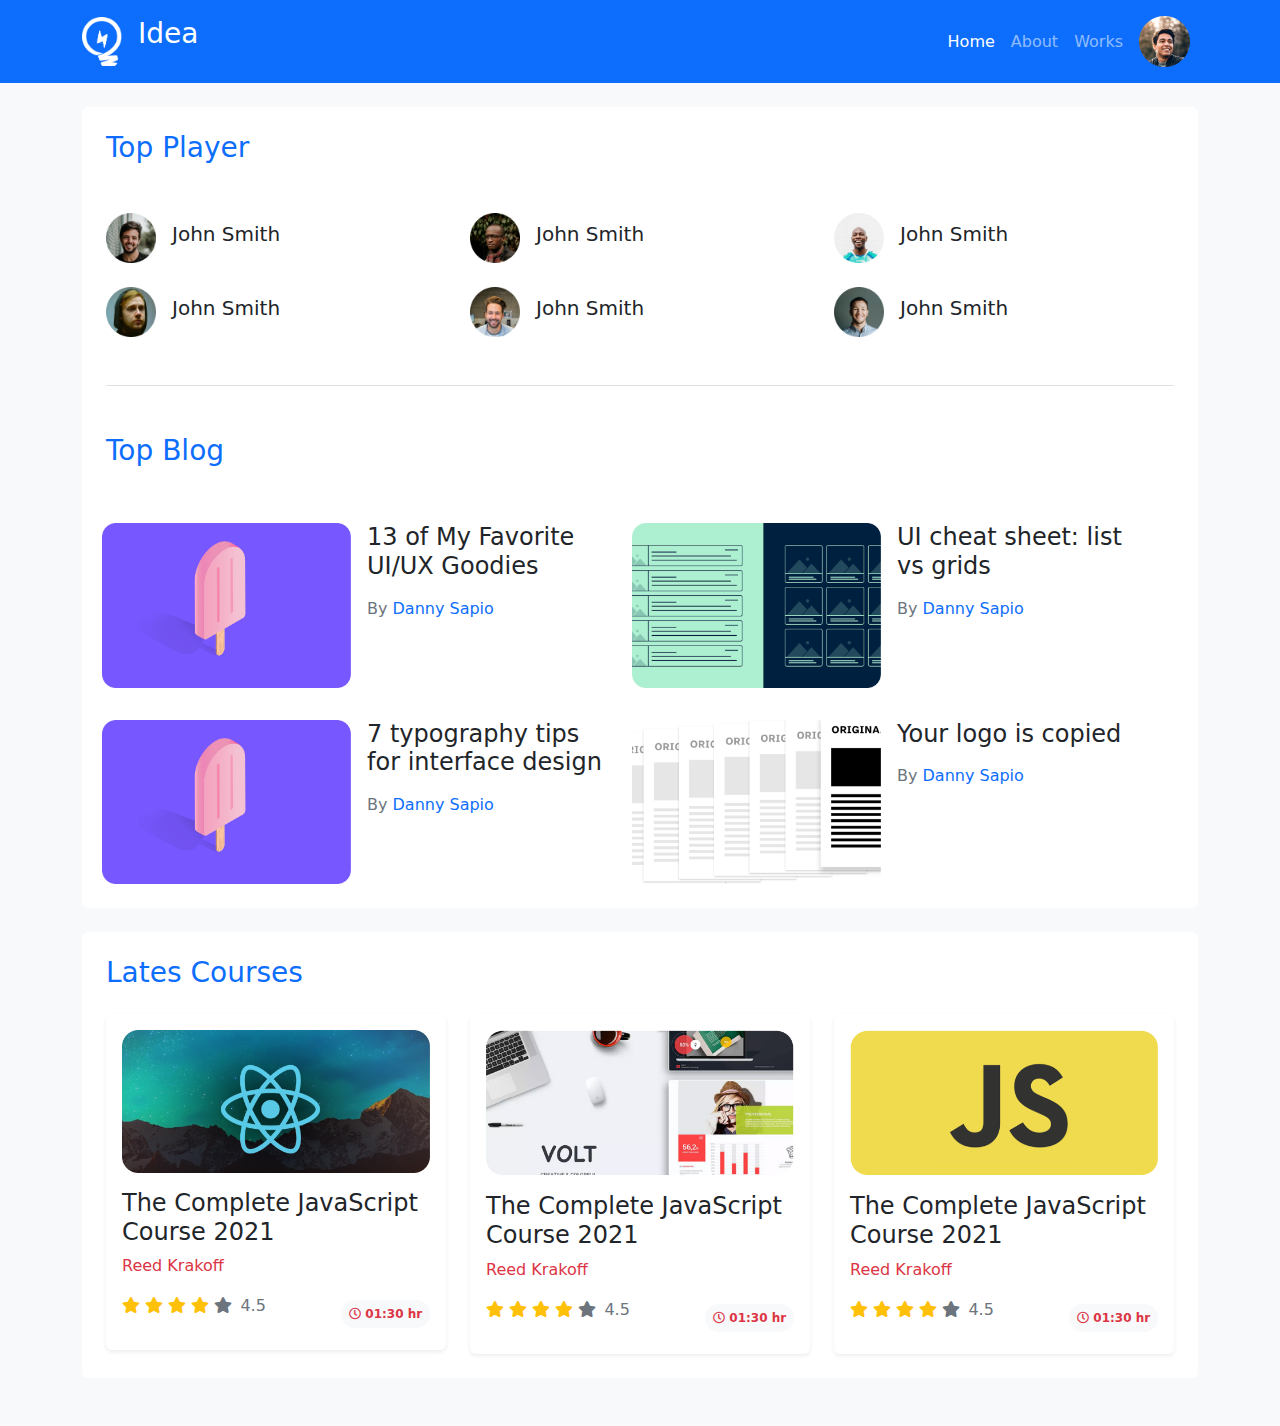
==== Apply DOM Challange in Leaderborad Site/index.html @ e8ec09a1 "practice modules basic setup done" ====
<!DOCTYPE html>
<html lang="en">

<head>
    <meta charset="UTF-8">
    <meta name="viewport" content="width=device-width, initial-scale=1.0">
    <title>Leader Board</title>
    <link rel="stylesheet" href="https://cdnjs.cloudflare.com/ajax/libs/font-awesome/5.15.1/css/all.min.css">
    <link href="https://cdn.jsdelivr.net/npm/bootstrap@5.0.0-beta1/dist/css/bootstrap.min.css" rel="stylesheet">
    <link rel="stylesheet" href="style.css">

</head>

<body class="bg-light">
    <!-- Navbar -->
    <nav class="navbar navbar-expand-lg navbar-dark bg-primary">
        <div class="container">
            <a class="navbar-brand d-flex" href="#">
                <img src="images/logo.png" width="40" alt="Idea">
                <h3 class="ms-3">Idea</h3>
            </a>
            <button class="navbar-toggler" type="button" data-bs-toggle="collapse"
                data-bs-target="#navbarSupportedContent" aria-controls="navbarSupportedContent" aria-expanded="false"
                aria-label="Toggle navigation">
                <span class="navbar-toggler-icon"></span>
            </button>
            <div class="collapse navbar-collapse" id="navbarSupportedContent">
                <ul class="navbar-nav ms-auto align-items-center mb-2 mb-lg-0">
                    <li class="nav-item">
                        <a class="nav-link active" aria-current="page" href="#">Home</a>
                    </li>
                    <li class="nav-item">
                        <a class="nav-link" href="#">About</a>
                    </li>
                    <li class="nav-item">
                        <a class="nav-link" href="#">Works</a>
                    </li>
                    <li class="nav-item">
                        <a class="nav-link" href="#">
                            <img src="images/profile.png" alt="">
                        </a>
                    </li>
                </ul>
            </div>
        </div>
    </nav>
    <!-- ./Navbar -->

    <main class="container">
        <!-- Top section -->
        <section class="bg-white p-4 rounded my-4">
            <!-- Leader Board section -->
            <div class="pb-5 mb-5 border-bottom">
                <h3 class="text-primary mb-5">Top Player</h3>
                <div class="row gy-4">
                    <div class="col-md-4 col-sm-6 d-flex align-items-center">
                        <img width="50" src="images/player-1.png" alt="John Smith">
                        <h5 class="ms-3">John Smith</h5>
                    </div>

                    <div class="col-md-4 col-sm-6 d-flex align-items-center">
                        <img width="50" src="images/player-2.png" alt="John Smith">
                        <h5 class="ms-3">John Smith</h5>
                    </div>

                    <div class="col-md-4 col-sm-6 d-flex align-items-center">
                        <img width="50" src="images/player-3.png" alt="John Smith">
                        <h5 class="ms-3">John Smith</h5>
                    </div>

                    <div class="col-md-4 col-sm-6 d-flex align-items-center">
                        <img width="50" src="images/player-4.png" alt="John Smith">
                        <h5 class="ms-3">John Smith</h5>
                    </div>

                    <div class="col-md-4 col-sm-6 d-flex align-items-center">
                        <img width="50" src="images/player-5.png" alt="John Smith">
                        <h5 class="ms-3">John Smith</h5>
                    </div>

                    <div class="col-md-4 col-sm-6 d-flex align-items-center">
                        <img width="50" src="images/player-6.png" alt="John Smith">
                        <h5 class="ms-3">John Smith</h5>
                    </div>

                </div>
            </div>
            <!-- ./Leader Board section -->

            <!-- blog section -->
            <div>
                <h3 class="text-primary mb-4">Top Blog</h3>
                <div class="row">
                    <article class="col-lg-6 row gy-3 gx-0 gx-sm-3">
                        <div class="col-sm-6">
                            <img class="img-fluid" src="images/blog-1.png" alt="">
                        </div>
                        <div class="col-sm-6">
                            <h4>13 of My Favorite UI/UX Goodies</h4>
                            <p class="text-secondary mt-3">By <a class="text-decoration-none" href="#">Danny Sapio</a>
                            </p>
                        </div>
                    </article>

                    <article class="col-lg-6 row gy-3 gx-0 gx-sm-3">
                        <div class="col-sm-6">
                            <img class="img-fluid" src="images/blog-2.png" alt="">
                        </div>
                        <div class="col-sm-6">
                            <h4>UI cheat sheet: list vs grids</h4>
                            <p class="text-secondary mt-3">By <a class="text-decoration-none" href="#">Danny Sapio</a>
                            </p>
                        </div>
                    </article>

                    <article class="col-lg-6 row gy-3 gx-0 gx-sm-3">
                        <div class="col-sm-6">
                            <img class="img-fluid" src="images/blog-1.png" alt="">
                        </div>
                        <div class="col-sm-6">
                            <h4>7 typography tips for interface design</h4>
                            <p class="text-secondary mt-3">By <a class="text-decoration-none" href="#">Danny Sapio</a>
                            </p>
                        </div>
                    </article>

                    <article class="col-lg-6 row gy-3 gx-0 gx-sm-3">
                        <div class="col-sm-6">
                            <img class="img-fluid" src="images/blog-3.png" alt="">
                        </div>
                        <div class="col-sm-6">
                            <h4>Your logo is copied</h4>
                            <p class="text-secondary mt-3">By <a class="text-decoration-none" href="#">Danny Sapio</a>
                            </p>
                        </div>
                    </article>
                </div>
            </div>
            <!-- ./blog section -->
        </section>
        <!-- ./Top section -->

        <!-- Course Section -->
        <section class="bg-white rounded p-4 mb-5">
            <h3 class="text-primary mb-4">Lates Courses</h3>
            <div class="row g-4">
                <!-- single course -->
                <div class="col-md-6 col-lg-4">
                    <div class="shadow-sm rounded p-3">
                        <img class="img-fluid" src="images/course-1.png" alt="">
                        <div class="my-3">
                            <h4>The Complete JavaScript Course 2021</h4>
                            <a href="#" class="text-danger text-decoration-none">Reed Krakoff</a>
                        </div>
                        <div class="d-flex justify-content-between align-items-center">
                            <div class="d-flex">
                                <div>
                                    <i class="fas fa-star text-warning"></i>
                                    <i class="fas fa-star text-warning"></i>
                                    <i class="fas fa-star text-warning"></i>
                                    <i class="fas fa-star text-warning"></i>
                                    <i class="fas fa-star text-secondary"></i>
                                </div>
                                <p class="ms-2 text-secondary">4.5</p>
                            </div>
                            <div class="badge rounded-pill bg-light text-danger py-2">
                                <i class="far fa-clock"></i>
                                <span>01:30 hr</span>
                            </div>
                        </div>
                    </div>
                </div>
                <!-- ./single course -->

                <!-- single course -->
                <div class="col-md-6 col-lg-4">
                    <div class="shadow-sm rounded p-3">
                        <img class="img-fluid" src="images/course-2.png" alt="">
                        <div class="my-3">
                            <h4>The Complete JavaScript Course 2021</h4>
                            <a href="#" class="text-danger text-decoration-none">Reed Krakoff</a>
                        </div>
                        <div class="d-flex justify-content-between align-items-center">
                            <div class="d-flex">
                                <div>
                                    <i class="fas fa-star text-warning"></i>
                                    <i class="fas fa-star text-warning"></i>
                                    <i class="fas fa-star text-warning"></i>
                                    <i class="fas fa-star text-warning"></i>
                                    <i class="fas fa-star text-secondary"></i>
                                </div>
                                <p class="ms-2 text-secondary">4.5</p>
                            </div>
                            <div class="badge rounded-pill bg-light text-danger py-2">
                                <i class="far fa-clock"></i>
                                <span>01:30 hr</span>
                            </div>
                        </div>
                    </div>
                </div>
                <!-- ./single course -->

                <!-- single course -->
                <div class="col-md-6 col-lg-4">
                    <div class="shadow-sm rounded p-3">
                        <img class="img-fluid" src="images/course-3.png" alt="">
                        <div class="my-3">
                            <h4>The Complete JavaScript Course 2021</h4>
                            <a href="#" class="text-danger text-decoration-none">Reed Krakoff</a>
                        </div>
                        <div class="d-flex justify-content-between align-items-center">
                            <div class="d-flex">
                                <div>
                                    <i class="fas fa-star text-warning"></i>
                                    <i class="fas fa-star text-warning"></i>
                                    <i class="fas fa-star text-warning"></i>
                                    <i class="fas fa-star text-warning"></i>
                                    <i class="fas fa-star text-secondary"></i>
                                </div>
                                <p class="ms-2 text-secondary">4.5</p>
                            </div>
                            <div class="badge rounded-pill bg-light text-danger py-2">
                                <i class="far fa-clock"></i>
                                <span>01:30 hr</span>
                            </div>
                        </div>
                    </div>
                </div>
                <!-- ./single course -->

            </div>
        </section>
        <!-- ./Course Section -->

    </main>
    <!-- Scripts -->
    <script src="https://cdn.jsdelivr.net/npm/bootstrap@5.0.0-beta1/dist/js/bootstrap.bundle.min.js"></script>
    <script src="app.js"></script>
    <!-- <script src="test.js"></script> -->
</body>

</html>
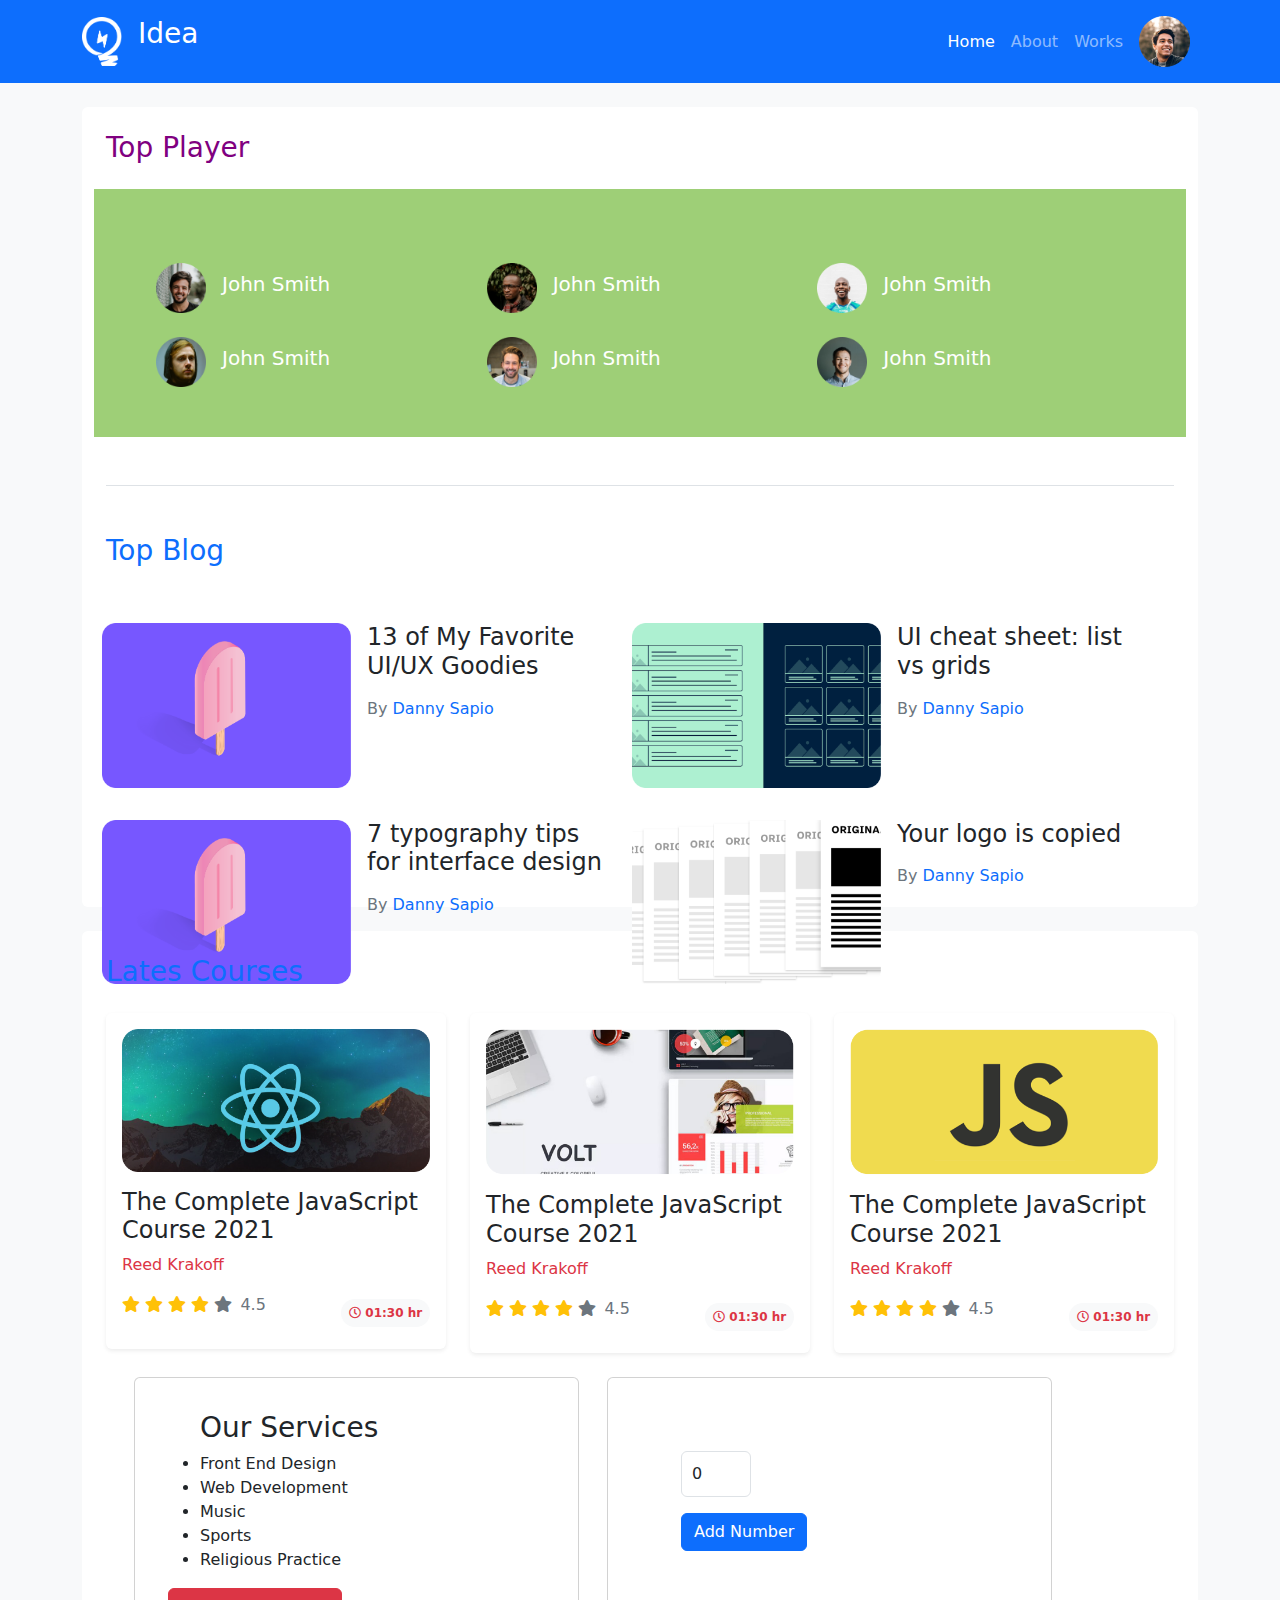
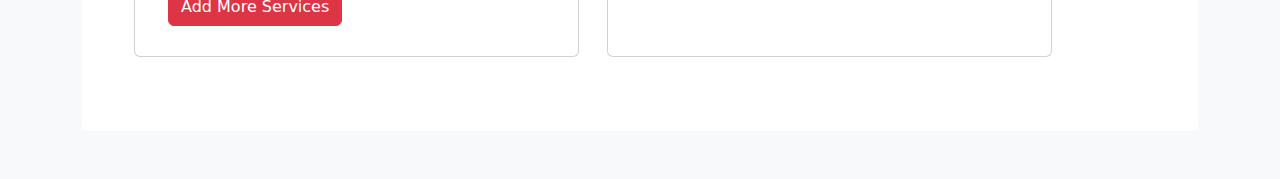
==== commit 0f10d526: "UI Done" ====
--- a/Apply DOM Challange in Leaderborad Site/index.html
+++ b/Apply DOM Challange in Leaderborad Site/index.html
@@ -51,8 +51,8 @@
         <section class="bg-white p-4 rounded my-4">
             <!-- Leader Board section -->
             <div class="pb-5 mb-5 border-bottom">
-                <h3 class="text-primary mb-5">Top Player</h3>
-                <div class="row gy-4">
+                <h3 id="top-player" class="mb-5">Top Player</h3>
+                <div id="players-name" class="row gy-4">
                     <div class="col-md-4 col-sm-6 d-flex align-items-center">
                         <img width="50" src="images/player-1.png" alt="John Smith">
                         <h5 class="ms-3">John Smith</h5>
@@ -229,7 +229,29 @@
                 <!-- ./single course -->
 
             </div>
+            <div id="latest-items" class="text-capitalize mt-4 card col-md-5">
+              <div class="card-body p-2">
+                    <ul>
+                        <h3>Our Services</h3>
+                        <li>Front End Design </li>
+                        <li>Web Development </li>
+                        <li>Music</li>
+                        <li>Sports</li>
+                        <li>religious Practice</li>
+                    </ul>
+                    <button class="ml-5 btn btn-danger">Add More Services</button>
+              </div>
+            </div>
+
+            <div id="input-items" class="mt-4 card col-md-5">
+                <div class="p-5">
+                    <input type="number" class="form-control" value="0">
+                    <button id="add-number" class=" mt-3 btn btn-primary">Add Number</button>
+                </div>
+            </div>
+         
         </section>
+
         <!-- ./Course Section -->
 
     </main>
--- a/Apply DOM Challange in Leaderborad Site/style.css
+++ b/Apply DOM Challange in Leaderborad Site/style.css
@@ -0,0 +1,20 @@
+#latest-items{
+    float: left;
+    margin: 28px;
+    height: 280px;
+    margin-top: 40px;
+    padding: 25px;
+}
+#input-items{
+    height: 280px;
+    margin-top: 40px;
+    padding: 25px;
+}
+
+input[type=number]{
+    width: 70px;
+    padding: 10px;
+}
+.bg-white{
+    height: 800px;
+}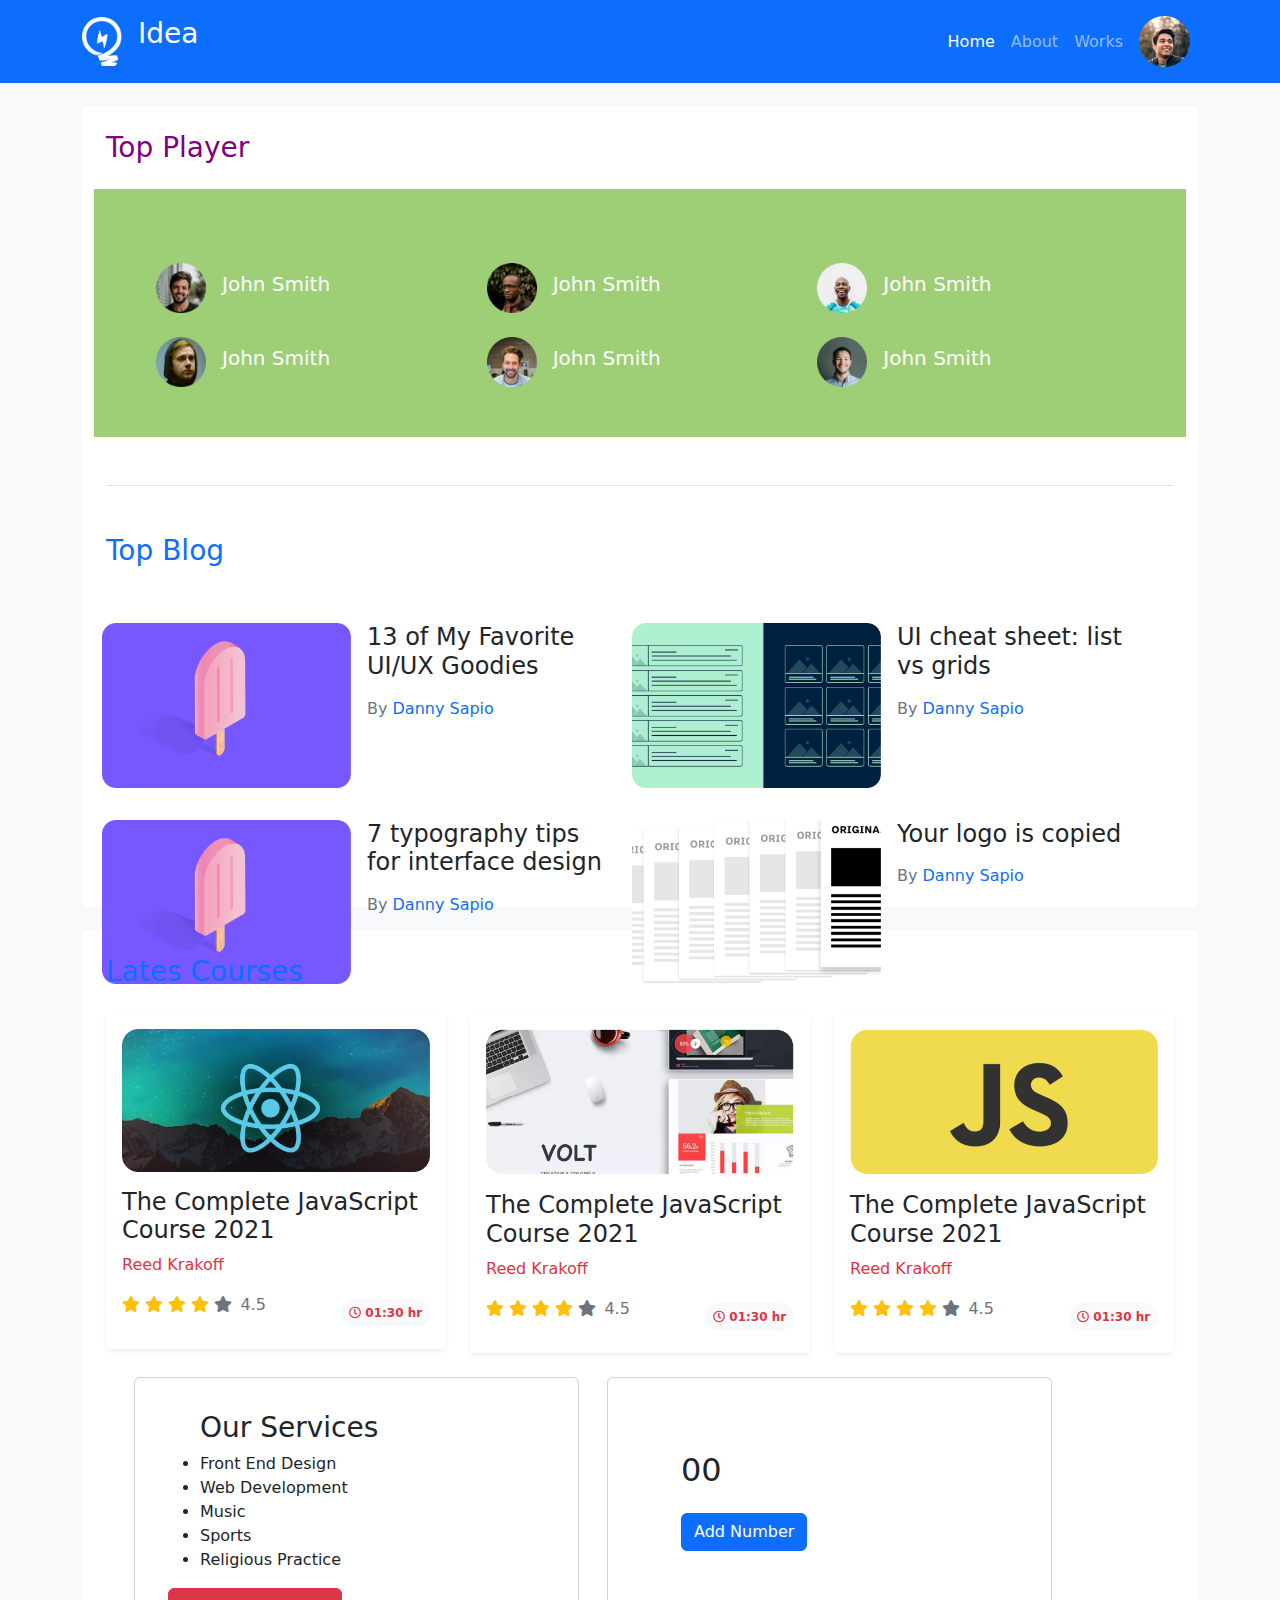
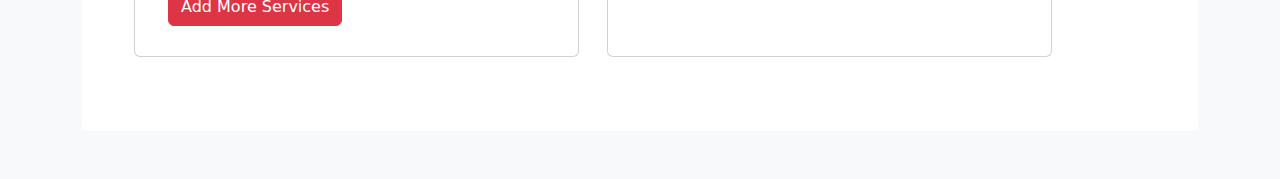
==== commit 3377d5a1: "new item task done" ====
--- a/Apply DOM Challange in Leaderborad Site/index.html
+++ b/Apply DOM Challange in Leaderborad Site/index.html
@@ -231,21 +231,23 @@
             </div>
             <div id="latest-items" class="text-capitalize mt-4 card col-md-5">
               <div class="card-body p-2">
-                    <ul>
+                    <ul id="list-container">
                         <h3>Our Services</h3>
-                        <li>Front End Design </li>
-                        <li>Web Development </li>
-                        <li>Music</li>
-                        <li>Sports</li>
-                        <li>religious Practice</li>
+                        <li class="item">Front End Design </li>
+                        <li class="item">Web Development </li>
+                        <li class="item">Music</li>
+                        <li class="item">Sports</li>
+                        <li class="item">religious Practice</li>
                     </ul>
-                    <button class="ml-5 btn btn-danger">Add More Services</button>
-              </div>
+                    <button id="add-new" class="ml-5 btn btn-danger">Add More Services</button>
+
+                </div>
             </div>
 
             <div id="input-items" class="mt-4 card col-md-5">
                 <div class="p-5">
-                    <input type="number" class="form-control" value="0">
+                    
+                    <h2 id="user-count">00</h2>
                     <button id="add-number" class=" mt-3 btn btn-primary">Add Number</button>
                 </div>
             </div>
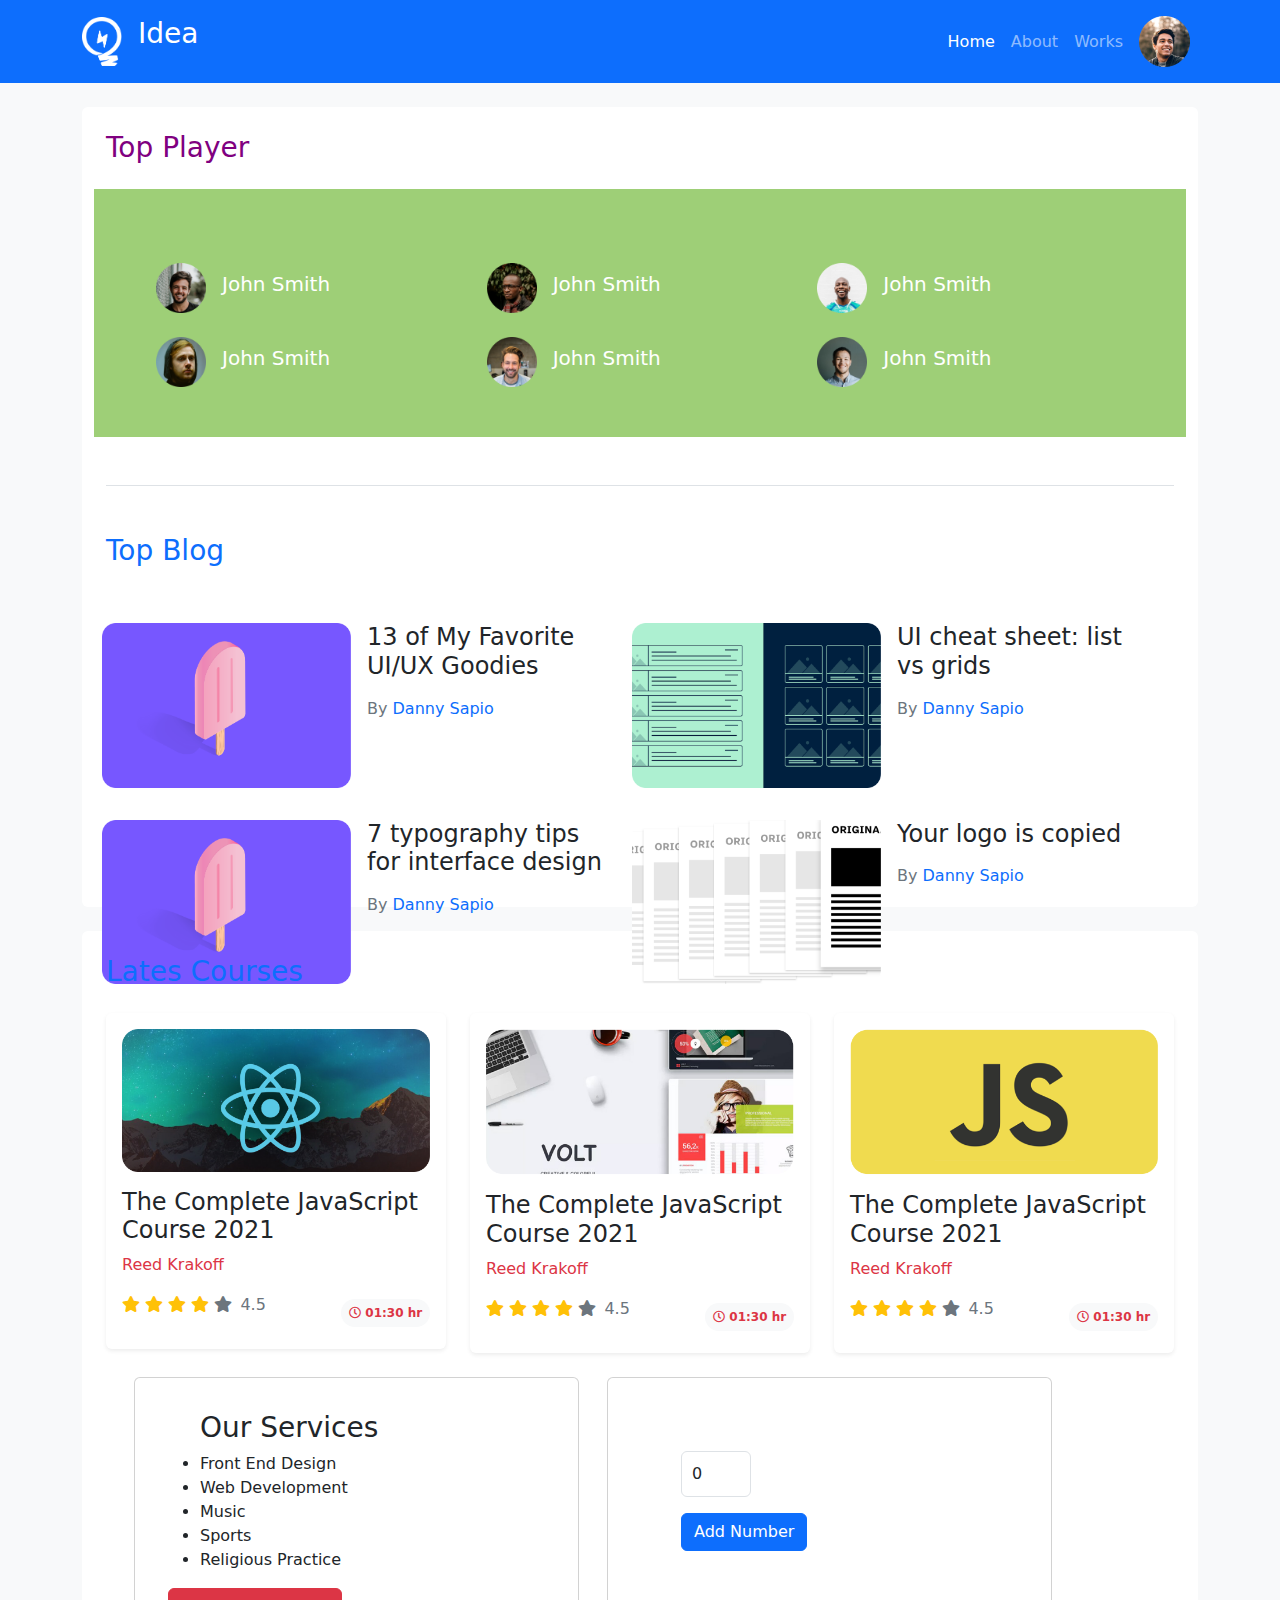
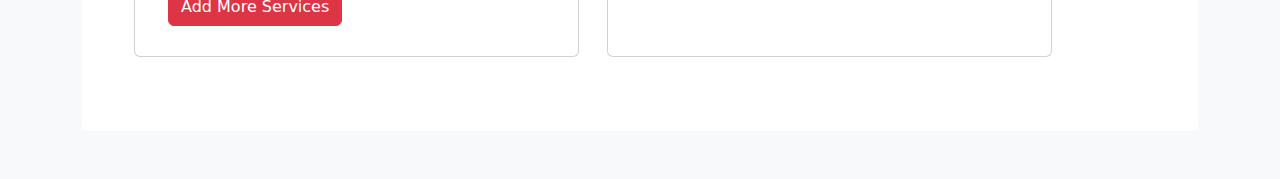
==== commit 2aef3764: "user conunt done without challagne" ====
--- a/Apply DOM Challange in Leaderborad Site/index.html
+++ b/Apply DOM Challange in Leaderborad Site/index.html
@@ -247,7 +247,7 @@
             <div id="input-items" class="mt-4 card col-md-5">
                 <div class="p-5">
                     
-                    <h2 id="user-count">00</h2>
+                    <input type="number" class="form-control" value="0" id="user-count">
                     <button id="add-number" class=" mt-3 btn btn-primary">Add Number</button>
                 </div>
             </div>
